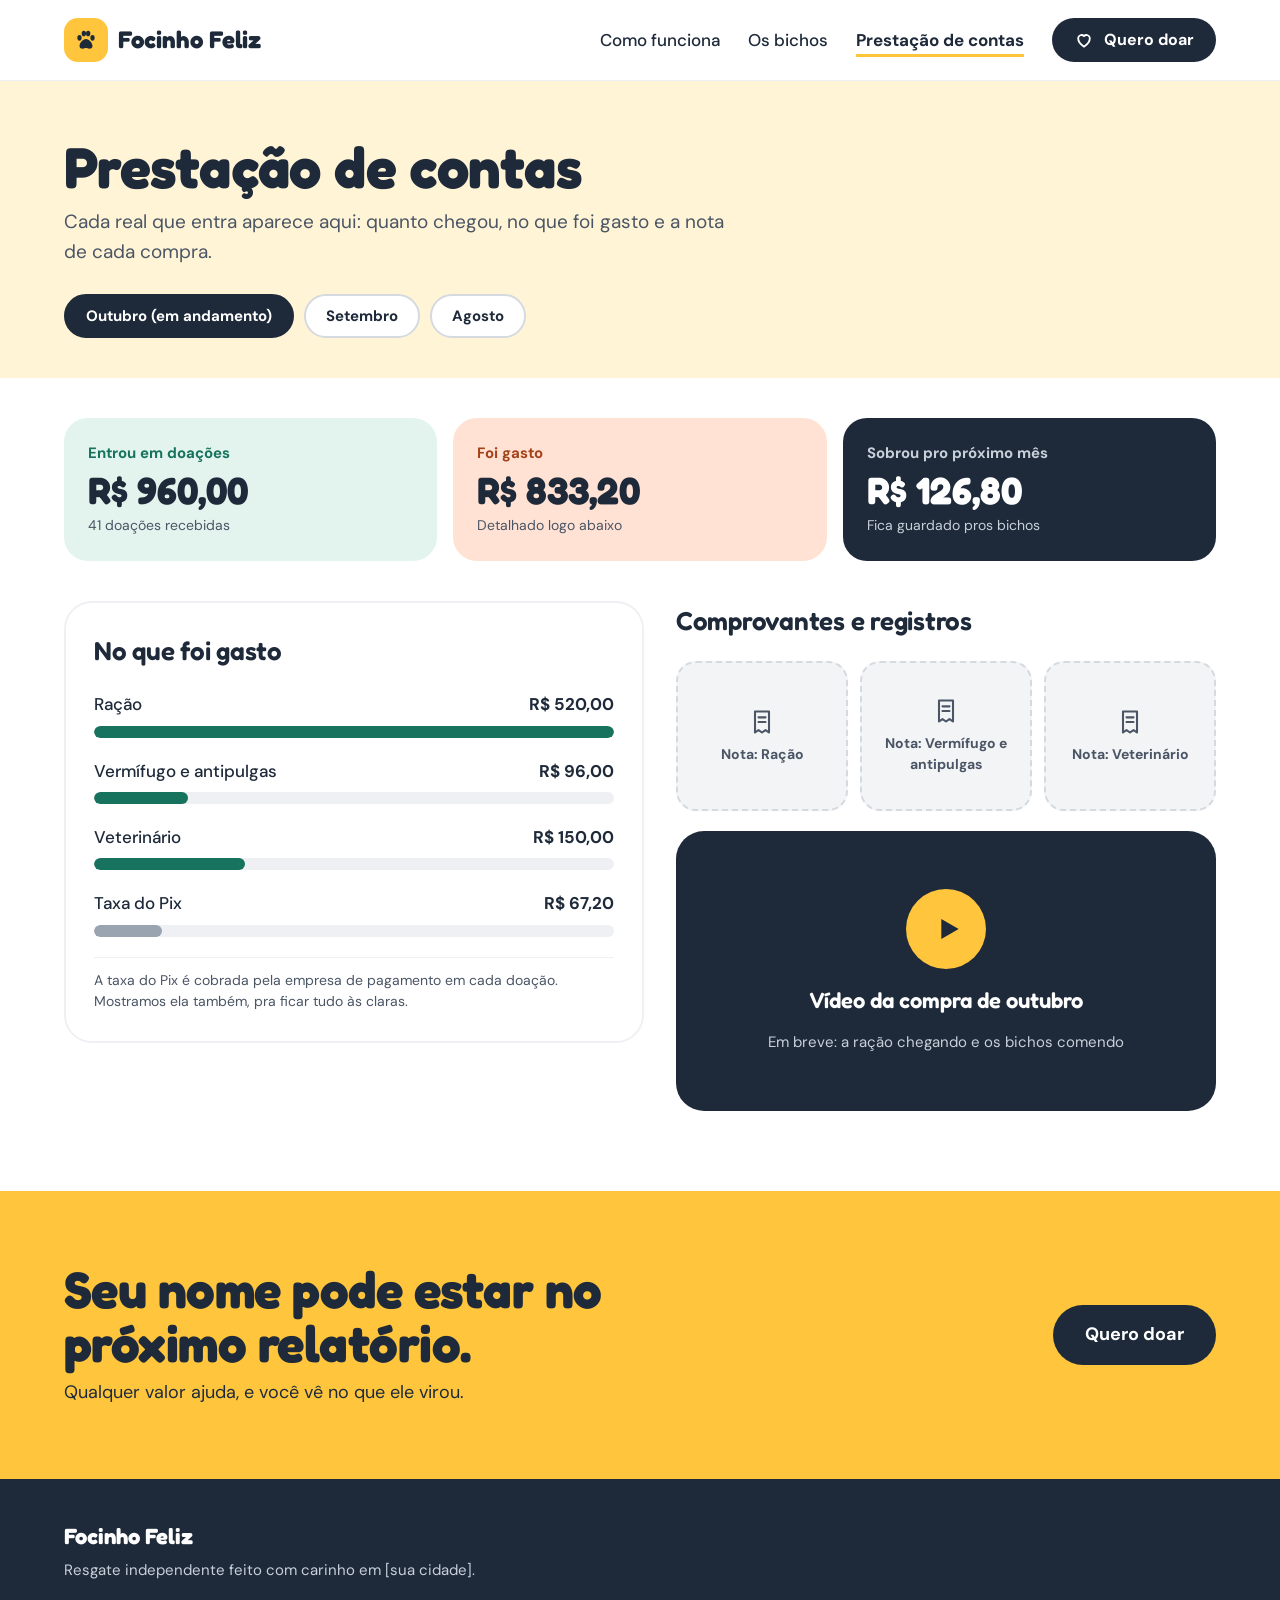
==== contas.html @ 36c5d7ad "Site Focinho Feliz: home, bichos, contas e doação por Pix (SigiloPay) Co-Authored-By: Claude Opus 5." ====
<!doctype html>
<html lang="pt-BR">
<head>
<meta charset="utf-8">
<meta name="viewport" content="width=device-width, initial-scale=1">
<title>Prestação de contas — Focinho Feliz</title>
<meta name="description" content="Quanto entrou de doação, no que foi gasto e a nota de cada compra, mês a mês.">
<link rel="icon" href="assets/favicon.svg" type="image/svg+xml">
<link rel="preconnect" href="https://fonts.googleapis.com">
<link rel="preconnect" href="https://fonts.gstatic.com" crossorigin>
<link rel="stylesheet" href="https://fonts.googleapis.com/css2?family=Fredoka:wght@500;600;700&family=DM+Sans:opsz,wght@9..40,400;9..40,500;9..40,700&display=swap">
<link rel="stylesheet" href="assets/style.css">
</head>
<body data-page="contas">
<header id="site-header"></header>

<main>
<section class="bg-butter" aria-labelledby="contas-titulo">
<div class="container stack" style="padding-top:56px;padding-bottom:40px;gap:28px">
  <div class="stack" style="gap:10px;max-width:680px">
    <h1 id="contas-titulo" style="font-size:clamp(2.4rem,4.5vw,3.6rem);line-height:1.05">Prestação de contas</h1>
    <p class="lead">Cada real que entra aparece aqui: quanto chegou, no que foi gasto e a nota de cada compra.</p>
  </div>
  <div id="months" class="row" role="group" aria-label="Escolher mês" style="gap:10px"></div>
</div>
</section>

<section aria-label="Resumo do mês">
<div class="container tiles" style="padding-top:40px">
  <div class="tile" style="background:var(--teal-soft)"><span class="tile-label" style="color:var(--teal)">Entrou em doações</span><span id="t-entrou" class="tile-value"></span><span id="t-doacoes" class="muted" style="font-size:14px"></span></div>
  <div class="tile" style="background:var(--coral-soft)"><span class="tile-label" style="color:var(--coral)">Foi gasto</span><span id="t-gasto" class="tile-value"></span><span class="muted" style="font-size:14px">Detalhado logo abaixo</span></div>
  <div class="tile bg-ink"><span class="tile-label" style="color:var(--muted-on-dark)">Sobrou pro próximo mês</span><span id="t-saldo" class="tile-value"></span><span style="font-size:14px;color:var(--muted-on-dark)">Fica guardado pros bichos</span></div>
</div>
</section>

<section aria-label="Detalhes do mês">
<div class="container row" style="padding-top:40px;padding-bottom:80px;gap:32px;align-items:flex-start">
  <div class="box" style="flex:1 1 460px;min-width:0;border-radius:28px;padding:28px;gap:20px">
    <h2 style="font-size:26px;font-weight:600">No que foi gasto</h2>
    <div id="gastos" class="stack" style="gap:20px"></div>
    <p class="muted" style="font-size:14px;padding-top:12px;border-top:1px solid var(--line)">A taxa do Pix é cobrada pela empresa de pagamento em cada doação. Mostramos ela também, pra ficar tudo às claras.</p>
  </div>
  <div class="stack" style="flex:1 1 420px;min-width:0;gap:20px">
    <h2 style="font-size:26px;font-weight:600">Comprovantes e registros</h2>
    <div id="receipts" class="receipts"></div>
    <div id="video" class="video" style="height:280px"></div>
  </div>
</div>
</section>

<section class="cta bg-accent" aria-labelledby="cta-titulo">
<div class="container">
  <div class="stack" style="gap:8px;max-width:620px">
    <h2 id="cta-titulo">Seu nome pode estar no próximo relatório.</h2>
    <p style="font-size:18px">Qualquer valor ajuda, e você vê no que ele virou.</p>
  </div>
  <a class="btn btn-ink" href="index.html#doar" style="min-height:60px;padding:0 30px">Quero doar</a>
</div>
</section>
</main>

<footer id="site-footer"></footer>
<script src="assets/data.js"></script>
<script src="assets/app.js"></script>
</body>
</html>
---- assets/style.css ----
:root {
  --ink: #1E2A3A;
  --ink-2: #2A3749;
  --ink-line: #3A4658;
  --muted: #4A5565;
  --muted-on-dark: #C9D0DA;
  --line: #EEF0F3;
  --line-2: #D5D9E0;
  --soft: #F3F4F6;
  --white: #FFFFFF;
  --butter: #FFF4D6;
  --accent: #FFC53D;
  --teal: #17735D;
  --teal-soft: #E3F4EE;
  --teal-photo: #DDF1EA;
  --coral-soft: #FFE2D3;
  --coral: #A4421B;
  --blue-soft: #E4ECFF;
  --blue: #2F4FA8;
  --danger: #B42318;
  --radius: 28px;
  --shadow: 0 12px 32px rgba(30, 42, 58, 0.14);
  --display: 'Fredoka', sans-serif;
  --body: 'DM Sans', sans-serif;
}

* { box-sizing: border-box; }
[hidden] { display: none !important; }
html { scroll-behavior: smooth; }
body {
  margin: 0;
  background: var(--white);
  color: var(--ink);
  font-family: var(--body);
  font-size: 17px;
  line-height: 1.55;
  overflow-x: hidden;
}
h1, h2, h3 { font-family: var(--display); margin: 0; letter-spacing: -0.01em; font-weight: 700; }
p { margin: 0; }
img { max-width: 100%; display: block; }
button, input { font-family: inherit; }
button { cursor: pointer; }
a { color: var(--teal); }
a:hover { color: #0F5545; }
:focus-visible { outline: 3px solid var(--teal); outline-offset: 3px; }

.container { max-width: 1200px; margin: 0 auto; padding: 0 24px; }
.section { padding: 80px 0; }
.bg-butter { background: var(--butter); }
.bg-ink { background: var(--ink); color: var(--white); }
.bg-accent { background: var(--accent); color: var(--ink); }
.muted { color: var(--muted); }
.stack { display: flex; flex-direction: column; }
.row { display: flex; flex-wrap: wrap; }
.icon { width: 20px; height: 20px; fill: none; stroke: currentColor; stroke-width: 2.2; stroke-linecap: round; stroke-linejoin: round; flex-shrink: 0; }
.icon-fill { fill: currentColor; stroke: none; }
.h2 { font-size: clamp(2rem, 3.6vw, 2.9rem); }
.lead { font-size: 19px; color: var(--muted); }
.visually-hidden { position: absolute; width: 1px; height: 1px; overflow: hidden; clip: rect(0 0 0 0); white-space: nowrap; }

/* Botões */
.btn {
  display: inline-flex; align-items: center; justify-content: center; gap: 10px;
  min-height: 56px; padding: 0 28px; border-radius: 999px; border: 2px solid transparent;
  font-weight: 700; font-size: 18px; text-decoration: none; color: var(--ink); background: transparent;
}
.btn:hover { color: inherit; filter: brightness(0.97); }
.btn-accent { background: var(--accent); color: var(--ink); }
.btn-ink { background: var(--ink); color: var(--white); }
.btn-ink:hover { color: var(--white); }
.btn-outline { border-color: var(--ink); }
.btn-sm { min-height: 44px; padding: 0 18px; font-size: 16px; }
.btn-link { min-height: 44px; padding: 0 12px; font-size: 16px; }
.btn[disabled], .btn[aria-disabled="true"] { opacity: 0.5; cursor: not-allowed; pointer-events: none; }

/* Pílulas (filtros, valores) */
.pill {
  min-height: 44px; padding: 0 20px; border-radius: 999px; font-weight: 700; font-size: 15px;
  border: 2px solid var(--line-2); background: var(--white); color: var(--ink);
}
.pill[aria-pressed="true"] { background: var(--ink); color: var(--white); border-color: var(--ink); }

/* Cabeçalho */
.site-header { border-bottom: 1px solid var(--line); background: var(--white); }
.site-header .container { padding-top: 18px; padding-bottom: 18px; display: flex; flex-wrap: wrap; align-items: center; justify-content: space-between; gap: 16px; }
.logo { display: flex; align-items: center; gap: 10px; text-decoration: none; color: var(--ink); }
.logo:hover { color: var(--ink); }
.logo-mark { width: 44px; height: 44px; border-radius: 14px; background: var(--accent); display: flex; align-items: center; justify-content: center; }
.logo-mark svg { width: 26px; height: 26px; }
.logo-name { font-family: var(--display); font-weight: 700; font-size: 24px; }
.nav { display: flex; flex-wrap: wrap; align-items: center; gap: 8px 28px; }
.nav a:not(.btn) { color: var(--ink); text-decoration: none; font-weight: 500; }
.nav a[aria-current="page"] { font-weight: 700; text-decoration: underline; text-decoration-thickness: 3px; text-underline-offset: 8px; text-decoration-color: var(--accent); }
.nav .btn { min-height: 44px; padding: 0 20px; font-size: 16px; }

/* Rodapé */
.site-footer { background: var(--ink); color: var(--white); }
.site-footer .container { padding-top: 40px; padding-bottom: 40px; display: flex; flex-wrap: wrap; align-items: center; justify-content: space-between; gap: 20px; }
.footer-name { font-family: var(--display); font-weight: 700; font-size: 22px; }
.footer-links { display: flex; flex-wrap: wrap; gap: 12px; }
.footer-links a { display: inline-flex; align-items: center; gap: 8px; min-height: 44px; padding: 0 16px; border-radius: 999px; border: 2px solid var(--ink-line); color: var(--white); text-decoration: none; font-weight: 500; }

/* Foto / espaço reservado */
.photo { position: relative; overflow: hidden; display: flex; flex-direction: column; align-items: center; justify-content: center; gap: 8px; text-align: center; padding: 16px; font-weight: 700; font-size: 15px; }
.photo img { position: absolute; inset: 0; width: 100%; height: 100%; object-fit: cover; }
.photo svg { width: 36px; height: 36px; stroke-width: 1.8; }
.tint-rec { background: var(--coral-soft); color: var(--coral); }
.tint-adocao { background: var(--blue-soft); color: var(--blue); }
.tint-adotado { background: var(--teal-photo); color: var(--teal); }
.chip { align-self: flex-start; padding: 4px 12px; border-radius: 999px; font-size: 13px; font-weight: 700; }

/* Hero */
.hero .container { padding-top: 64px; padding-bottom: 72px; display: flex; flex-wrap: wrap; align-items: center; gap: 48px; }
.hero-text { flex: 1 1 460px; min-width: 0; gap: 24px; }
.hero-tag { align-self: flex-start; display: inline-flex; align-items: center; gap: 8px; padding: 6px 14px; border-radius: 999px; background: var(--teal-soft); color: var(--teal); font-weight: 700; font-size: 14px; }
.hero h1 { font-size: clamp(2.6rem, 5vw, 4.25rem); line-height: 1.04; }
.hero-checks { list-style: none; margin: 8px 0 0; padding: 0; display: flex; flex-wrap: wrap; gap: 10px 24px; font-weight: 500; font-size: 15px; }
.hero-checks li { display: flex; align-items: center; gap: 8px; }
.hero-checks svg { stroke: var(--teal); width: 18px; height: 18px; }
.hero-media { flex: 1 1 420px; min-width: 0; position: relative; }
.hero-photo { height: 500px; border-radius: 32px; }
.float-card { position: absolute; background: var(--white); border-radius: 20px; padding: 16px 18px; box-shadow: var(--shadow); }
.float-meta { top: 24px; right: 16px; width: 220px; display: flex; flex-direction: column; gap: 8px; }
.float-news { bottom: 24px; left: 16px; display: flex; align-items: center; gap: 12px; }
.float-news .logo-mark svg { width: 22px; height: 22px; }

/* Barra de progresso */
.bar { height: 10px; border-radius: 999px; background: var(--line); overflow: hidden; }
.bar > span { display: block; height: 100%; border-radius: 999px; background: var(--teal); transition: width 0.8s ease; }
.bar-big { height: 22px; background: var(--white); border: 2px solid var(--ink); }

/* Doação */
.donate-wrap { display: flex; flex-wrap: wrap; gap: 24px; align-items: stretch; }
.donate-card { flex: 999 1 520px; min-width: 0; border: 2px solid var(--line); border-radius: var(--radius); padding: 28px; display: flex; flex-direction: column; gap: 24px; }
.segmented { align-self: flex-start; display: flex; gap: 4px; padding: 4px; border-radius: 999px; background: var(--soft); }
.segmented button { min-height: 44px; padding: 0 22px; border-radius: 999px; border: none; font-weight: 700; font-size: 16px; background: transparent; color: var(--ink); }
.segmented button[aria-pressed="true"] { background: var(--accent); }
.amounts { display: grid; grid-template-columns: repeat(auto-fit, minmax(120px, 1fr)); gap: 12px; }
.amounts .pill { min-height: 64px; border-radius: 18px; font-family: var(--display); font-size: 24px; font-weight: 600; padding: 0 12px; }
.amounts .pill.small { font-size: 18px; }
.money-input { display: flex; align-items: center; gap: 8px; min-height: 56px; max-width: 320px; padding: 0 16px; border-radius: 16px; border: 2px solid var(--line-2); background: var(--white); }
.money-input span, .money-input input { font-family: var(--display); font-size: 22px; font-weight: 600; }
.money-input input { flex: 1; min-width: 0; border: none; background: transparent; color: var(--ink); }
.money-input input:focus { outline: none; }
.money-input:focus-within { border-color: var(--teal); }
.money-input.error { border-color: var(--danger); }
.error-text { font-size: 14px; font-weight: 700; color: var(--danger); }
.impact { display: flex; align-items: center; gap: 16px; padding: 18px 20px; border-radius: 20px; background: var(--teal-soft); }
.impact-icon { width: 48px; height: 48px; border-radius: 16px; background: var(--teal); color: var(--white); display: flex; align-items: center; justify-content: center; flex-shrink: 0; }
.impact-icon svg { width: 24px; height: 24px; }
.summary { flex: 1 1 300px; min-width: 0; border-radius: var(--radius); padding: 28px; background: var(--ink); color: var(--white); display: flex; flex-direction: column; gap: 18px; }
.summary-row { display: flex; justify-content: space-between; gap: 12px; }
.summary-row span:first-child { color: var(--muted-on-dark); }
.summary-row span:last-child { font-weight: 700; text-align: right; }
.summary-total { font-family: var(--display); font-size: 34px; font-weight: 700; line-height: 1; }
.summary .btn { margin-top: auto; font-size: 17px; }

/* Cards de bichos */
.grid-cards { display: grid; grid-template-columns: repeat(auto-fill, minmax(260px, 1fr)); gap: 24px; }
.animal-card { background: var(--white); border: 2px solid var(--line); border-radius: var(--radius); overflow: hidden; display: flex; flex-direction: column; }
.bg-butter .animal-card { border-color: transparent; }
.animal-card .photo { height: 230px; }
.animal-body { padding: 20px 22px 22px; display: flex; flex-direction: column; gap: 10px; flex-grow: 1; }
.animal-body h3 { font-size: 25px; font-weight: 600; }
.animal-body p { color: var(--muted); flex-grow: 1; font-size: 16px; }
.animal-actions { display: flex; flex-wrap: wrap; gap: 8px; margin-top: 6px; }

/* Passos */
.steps { list-style: none; margin: 0; padding: 0; display: grid; grid-template-columns: repeat(auto-fit, minmax(260px, 1fr)); gap: 24px; }
.steps li { background: var(--ink-2); border-radius: 24px; padding: 28px; display: flex; flex-direction: column; gap: 14px; }
.step-num { width: 52px; height: 52px; border-radius: 999px; background: var(--accent); color: var(--ink); display: flex; align-items: center; justify-content: center; font-family: var(--display); font-size: 24px; font-weight: 700; }
.steps h3 { font-size: 23px; font-weight: 600; }
.steps p { color: var(--muted-on-dark); }

/* Relatórios */
.box { border: 2px solid var(--line); border-radius: 24px; padding: 24px; display: flex; flex-direction: column; gap: 14px; }
.line-item { display: flex; justify-content: space-between; gap: 12px; padding-bottom: 12px; border-bottom: 1px solid var(--line); }
.video { border-radius: var(--radius); background: var(--ink); color: var(--white); display: flex; flex-direction: column; align-items: center; justify-content: center; gap: 14px; text-align: center; padding: 24px; overflow: hidden; }
.video video, .video iframe { width: 100%; height: 100%; border: 0; border-radius: 20px; }
.play { width: 80px; height: 80px; border-radius: 999px; background: var(--accent); color: var(--ink); display: flex; align-items: center; justify-content: center; }
.play svg { width: 32px; height: 32px; margin-left: 4px; }
.tiles { display: grid; grid-template-columns: repeat(auto-fit, minmax(240px, 1fr)); gap: 16px; }
.tile { border-radius: 24px; padding: 24px; display: flex; flex-direction: column; gap: 4px; }
.tile-label { font-weight: 700; font-size: 15px; }
.tile-value { font-family: var(--display); font-size: 38px; font-weight: 700; line-height: 1.1; }
.receipts { display: grid; grid-template-columns: repeat(auto-fit, minmax(150px, 1fr)); gap: 12px; }
.receipt { height: 150px; border-radius: 20px; background: var(--soft); border: 2px dashed var(--line-2); color: var(--muted); }
.receipt svg { width: 28px; height: 28px; }

/* CTA final */
.cta .container { padding-top: 72px; padding-bottom: 72px; display: flex; flex-wrap: wrap; align-items: center; justify-content: space-between; gap: 24px; }
.cta h2 { font-size: clamp(2rem, 4vw, 3.2rem); line-height: 1.05; }

/* Página de doação */
.checkout { max-width: 560px; margin: 0 auto; padding: 48px 16px 80px; display: flex; flex-direction: column; gap: 24px; }
.progress-steps { list-style: none; margin: 0; padding: 0; display: grid; grid-template-columns: repeat(3, minmax(0, 1fr)); gap: 8px; }
.progress-steps li { display: flex; flex-direction: column; gap: 8px; font-size: 14px; font-weight: 700; color: #6B5A2E; }
.progress-steps li::before { content: ''; height: 6px; border-radius: 999px; background: #E5D9B8; }
.progress-steps li.done { color: var(--ink); }
.progress-steps li.done::before { background: var(--teal); }
.panel { background: var(--white); border-radius: var(--radius); padding: 32px 28px; display: flex; flex-direction: column; gap: 22px; box-shadow: 0 12px 32px rgba(30, 42, 58, 0.08); }
.panel.center { align-items: center; text-align: center; }
.field { display: flex; flex-direction: column; gap: 8px; }
.field label { font-weight: 700; font-size: 15px; }
.field label span { font-weight: 500; color: var(--muted); }
.field input[type="text"], .field input[type="email"] { min-height: 52px; padding: 0 16px; border-radius: 14px; border: 2px solid var(--line-2); font-size: 17px; color: var(--ink); background: var(--white); }
.field input:focus { border-color: var(--teal); outline: none; }
.field input.error { border-color: var(--danger); }
.check { display: flex; align-items: center; gap: 12px; min-height: 44px; font-size: 16px; cursor: pointer; }
.check input { width: 22px; height: 22px; accent-color: var(--teal); margin: 0; flex-shrink: 0; }
.amount-box { display: flex; align-items: center; justify-content: space-between; gap: 12px; padding: 18px 20px; border-radius: 20px; background: var(--butter); }
.qr { padding: 16px; border-radius: 20px; border: 2px solid var(--line); background: var(--white); width: 264px; height: 264px; display: flex; align-items: center; justify-content: center; }
.qr img, .qr canvas { width: 230px; height: 230px; }
.copy-row { width: 100%; display: flex; flex-wrap: wrap; gap: 8px; text-align: left; }
.copy-row code { flex: 999 1 240px; min-width: 0; padding: 14px 16px; border-radius: 14px; background: var(--soft); font-size: 14px; color: var(--muted); overflow: hidden; text-overflow: ellipsis; white-space: nowrap; }
.copy-row button { flex: 1 1 120px; min-height: 48px; border-radius: 14px; border: 2px solid var(--ink); background: var(--white); color: var(--ink); font-weight: 700; font-size: 15px; }
.copy-row button.copied { background: var(--ink); color: var(--white); }
.waiting { display: flex; align-items: center; gap: 10px; padding: 12px 18px; border-radius: 999px; background: var(--teal-soft); color: var(--teal); font-weight: 700; font-size: 15px; }
.dot { width: 10px; height: 10px; border-radius: 999px; background: var(--teal); animation: pulse 1.4s ease-in-out infinite; }
@keyframes pulse { 50% { opacity: 0.25; } }
.ok-badge { width: 96px; height: 96px; border-radius: 999px; background: var(--teal); color: var(--white); display: flex; align-items: center; justify-content: center; }
.ok-badge svg { width: 48px; height: 48px; stroke-width: 2.6; }
.notice { padding: 16px 18px; border-radius: 16px; background: var(--butter); font-size: 16px; }
.text-btn { min-height: 44px; border: none; background: transparent; color: var(--muted); font-weight: 700; font-size: 15px; text-decoration: underline; }

@media (prefers-reduced-motion: reduce) {
  html { scroll-behavior: auto; }
  .dot { animation: none; }
  .bar > span { transition: none; }
}
@media (max-width: 640px) {
  .section { padding: 56px 0; }
  .hero-photo { height: 380px; }
  .float-meta { width: 190px; }
}
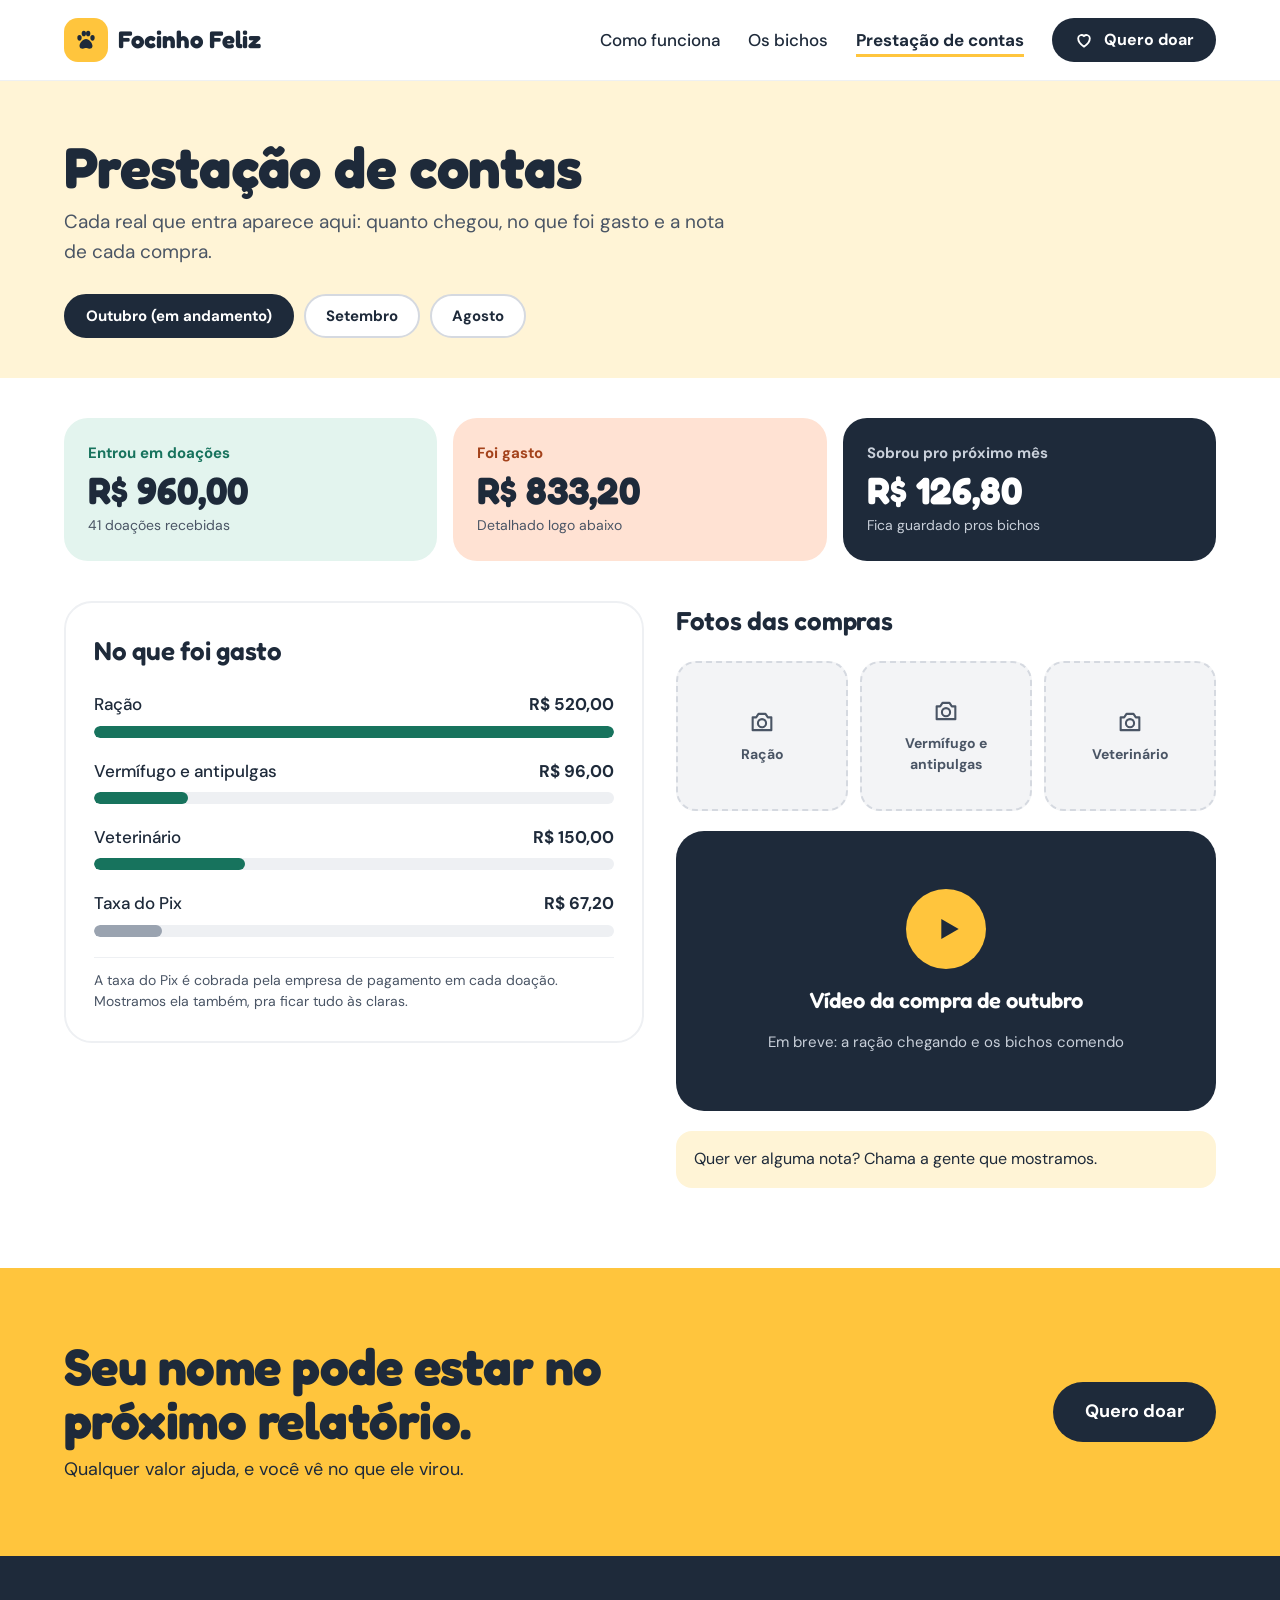
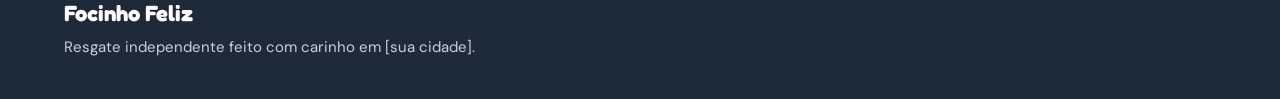
==== commit 58e370ef: "Contas: troca notas fiscais por fotos das compras e 'nota sob pedido' Co-Authored-By: Claude Opus 5." ====
--- a/contas.html
+++ b/contas.html
@@ -41,9 +41,10 @@
     <p class="muted" style="font-size:14px;padding-top:12px;border-top:1px solid var(--line)">A taxa do Pix é cobrada pela empresa de pagamento em cada doação. Mostramos ela também, pra ficar tudo às claras.</p>
   </div>
   <div class="stack" style="flex:1 1 420px;min-width:0;gap:20px">
-    <h2 style="font-size:26px;font-weight:600">Comprovantes e registros</h2>
+    <h2 style="font-size:26px;font-weight:600">Fotos das compras</h2>
     <div id="receipts" class="receipts"></div>
     <div id="video" class="video" style="height:280px"></div>
+    <p id="nota-pedido" class="notice">Quer ver alguma nota? Chama a gente que mostramos.</p>
   </div>
 </div>
 </section>
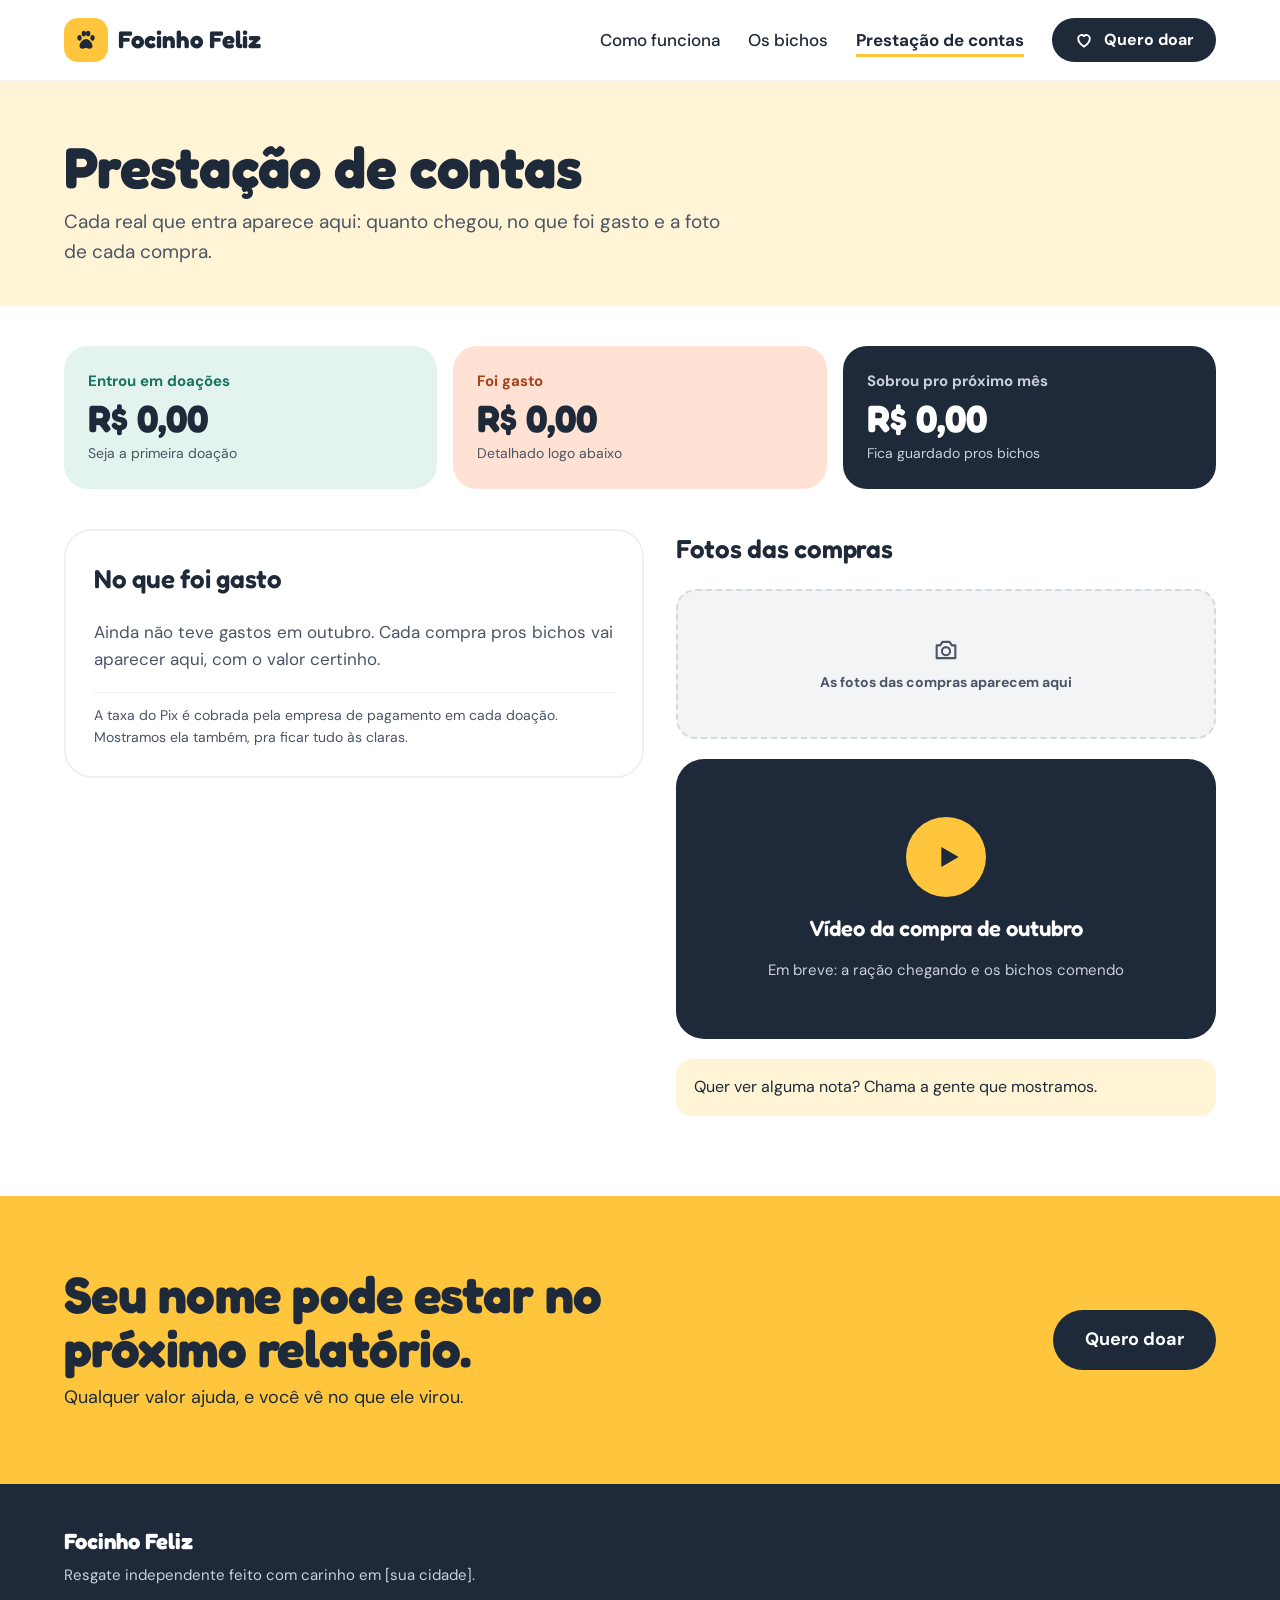
==== commit e9d410aa: "Zera meta e relatórios (projeto começando) e esconde seletor de meses com um mês só Co-Authored-By: " ====
--- a/contas.html
+++ b/contas.html
@@ -4,7 +4,7 @@
 <meta charset="utf-8">
 <meta name="viewport" content="width=device-width, initial-scale=1">
 <title>Prestação de contas — Focinho Feliz</title>
-<meta name="description" content="Quanto entrou de doação, no que foi gasto e a nota de cada compra, mês a mês.">
+<meta name="description" content="Quanto entrou de doação, no que foi gasto e a foto de cada compra, mês a mês.">
 <link rel="icon" href="assets/favicon.svg" type="image/svg+xml">
 <link rel="preconnect" href="https://fonts.googleapis.com">
 <link rel="preconnect" href="https://fonts.gstatic.com" crossorigin>
@@ -19,7 +19,7 @@
 <div class="container stack" style="padding-top:56px;padding-bottom:40px;gap:28px">
   <div class="stack" style="gap:10px;max-width:680px">
     <h1 id="contas-titulo" style="font-size:clamp(2.4rem,4.5vw,3.6rem);line-height:1.05">Prestação de contas</h1>
-    <p class="lead">Cada real que entra aparece aqui: quanto chegou, no que foi gasto e a nota de cada compra.</p>
+    <p class="lead">Cada real que entra aparece aqui: quanto chegou, no que foi gasto e a foto de cada compra.</p>
   </div>
   <div id="months" class="row" role="group" aria-label="Escolher mês" style="gap:10px"></div>
 </div>
